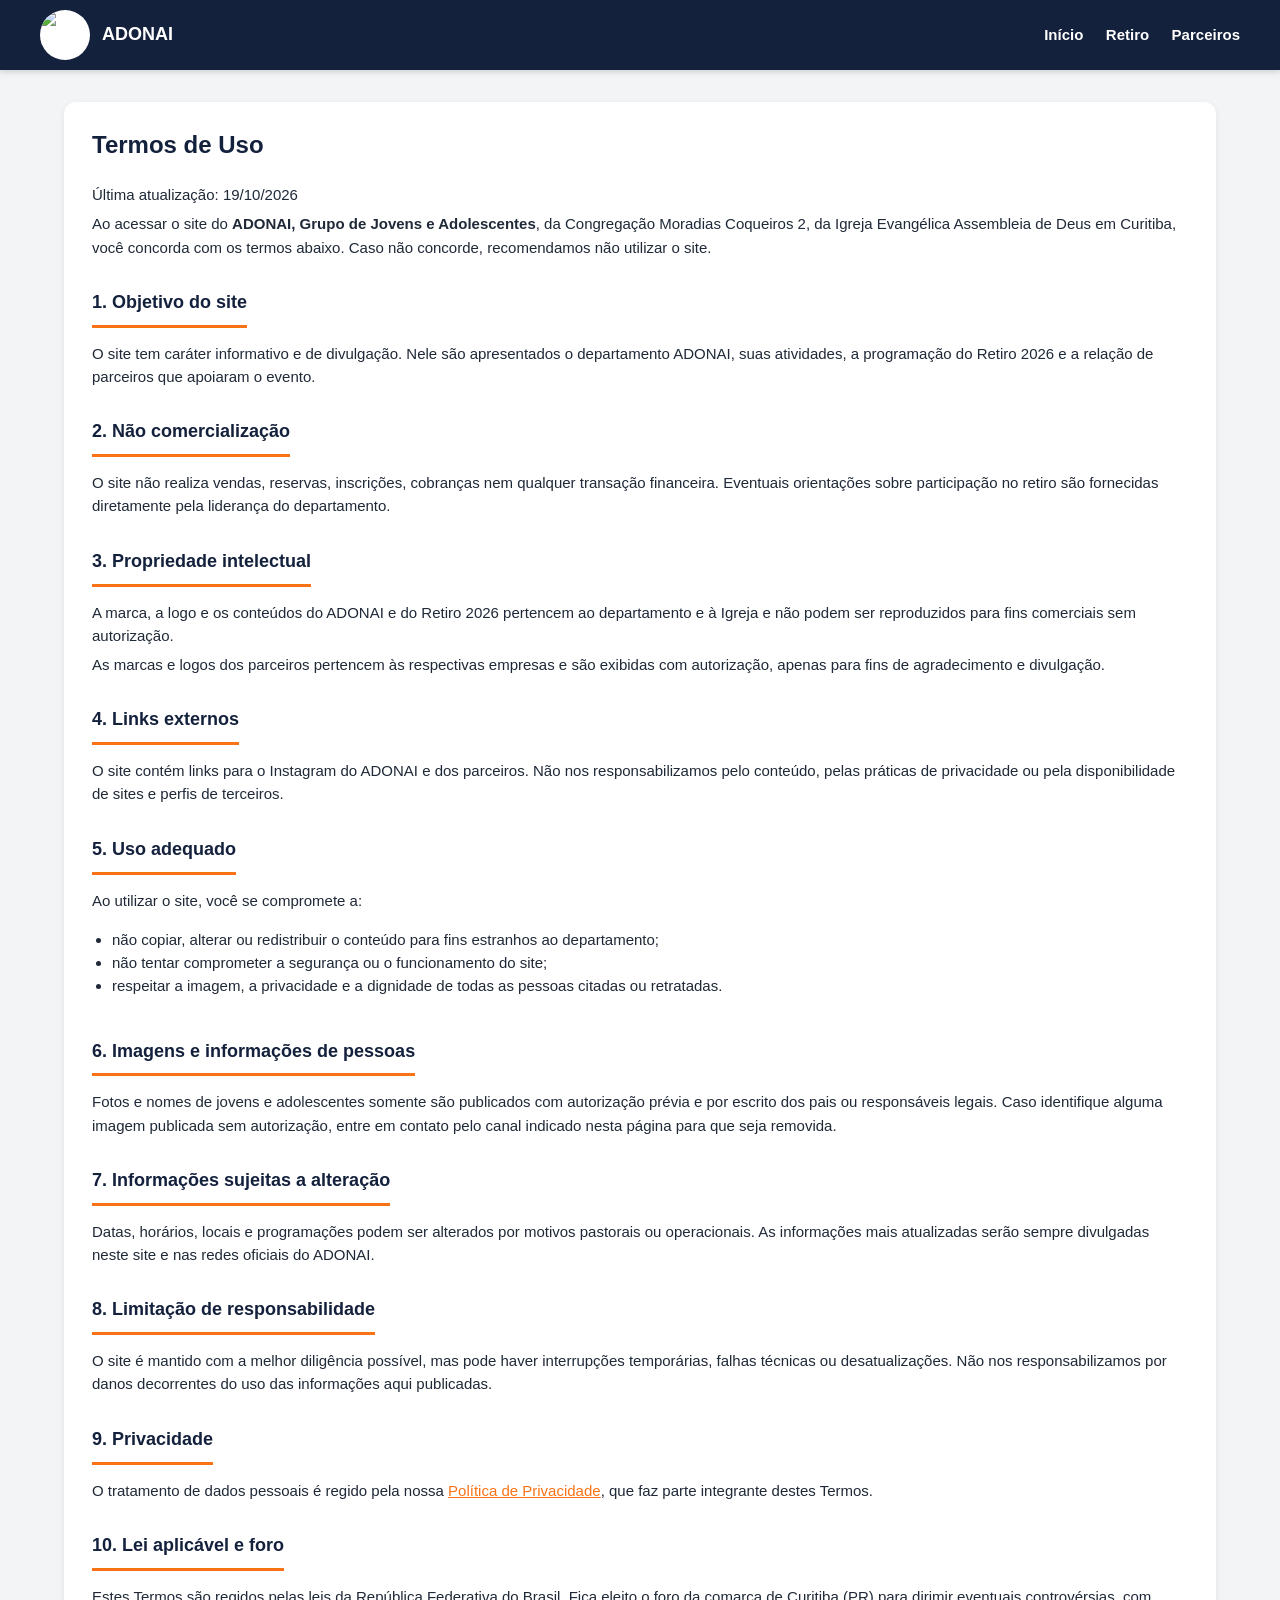
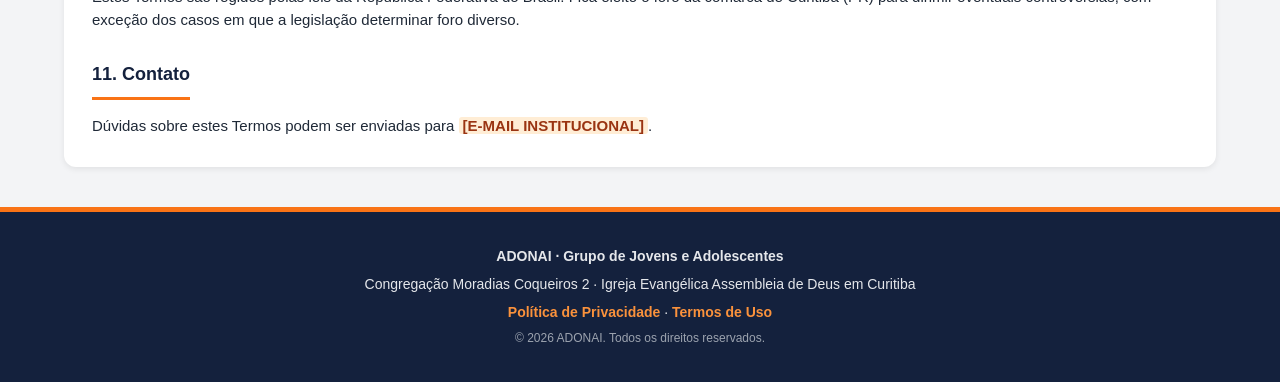
==== termos-de-uso.html @ 5b61b55f "Add files via upload" ====
<!DOCTYPE html>
<html lang="pt-BR">
<head><script src="https://myhub.ia.br/canvas-vendor/tailwind.js"></script>
  <meta charset="UTF-8">
  <meta name="viewport" content="width=device-width, initial-scale=1.0">
  <title>Termos de Uso | ADONAI</title>
  <link rel="icon" href="logo-adonai.jpeg">
  <link rel="stylesheet" href="styles.css">
</head>
<body>

<header class="topo">
  <div class="topo-inner">
    <a class="marca" href="index.html">
      <img src="logo-adonai.jpeg" alt="Logo ADONAI">
      <span>ADONAI</span>
    </a>
    <nav>
      <a href="index.html">Início</a>
      <a href="retiro.html">Retiro</a>
      <a href="parceiros.html">Parceiros</a>
    </nav>
  </div>
</header>

<section class="secao">
  <div class="card legal">
    <h1 style="color: var(--azul); margin-top: 0;">Termos de Uso</h1>
    <p class="atualizacao">Última atualização: 19/10/2026</p>

    <p>Ao acessar o site do <strong>ADONAI, Grupo de Jovens e Adolescentes</strong>, da Congregação Moradias Coqueiros 2, da Igreja Evangélica Assembleia de Deus em Curitiba, você concorda com os termos abaixo. Caso não concorde, recomendamos não utilizar o site.</p>

    <h2>1. Objetivo do site</h2>
    <p>O site tem caráter informativo e de divulgação. Nele são apresentados o departamento ADONAI, suas atividades, a programação do Retiro 2026 e a relação de parceiros que apoiaram o evento.</p>

    <h2>2. Não comercialização</h2>
    <p>O site não realiza vendas, reservas, inscrições, cobranças nem qualquer transação financeira. Eventuais orientações sobre participação no retiro são fornecidas diretamente pela liderança do departamento.</p>

    <h2>3. Propriedade intelectual</h2>
    <p>A marca, a logo e os conteúdos do ADONAI e do Retiro 2026 pertencem ao departamento e à Igreja e não podem ser reproduzidos para fins comerciais sem autorização.</p>
    <p>As marcas e logos dos parceiros pertencem às respectivas empresas e são exibidas com autorização, apenas para fins de agradecimento e divulgação.</p>

    <h2>4. Links externos</h2>
    <p>O site contém links para o Instagram do ADONAI e dos parceiros. Não nos responsabilizamos pelo conteúdo, pelas práticas de privacidade ou pela disponibilidade de sites e perfis de terceiros.</p>

    <h2>5. Uso adequado</h2>
    <p>Ao utilizar o site, você se compromete a:</p>
    <ul>
      <li>não copiar, alterar ou redistribuir o conteúdo para fins estranhos ao departamento;</li>
      <li>não tentar comprometer a segurança ou o funcionamento do site;</li>
      <li>respeitar a imagem, a privacidade e a dignidade de todas as pessoas citadas ou retratadas.</li>
    </ul>

    <h2>6. Imagens e informações de pessoas</h2>
    <p>Fotos e nomes de jovens e adolescentes somente são publicados com autorização prévia e por escrito dos pais ou responsáveis legais. Caso identifique alguma imagem publicada sem autorização, entre em contato pelo canal indicado nesta página para que seja removida.</p>

    <h2>7. Informações sujeitas a alteração</h2>
    <p>Datas, horários, locais e programações podem ser alterados por motivos pastorais ou operacionais. As informações mais atualizadas serão sempre divulgadas neste site e nas redes oficiais do ADONAI.</p>

    <h2>8. Limitação de responsabilidade</h2>
    <p>O site é mantido com a melhor diligência possível, mas pode haver interrupções temporárias, falhas técnicas ou desatualizações. Não nos responsabilizamos por danos decorrentes do uso das informações aqui publicadas.</p>

    <h2>9. Privacidade</h2>
    <p>O tratamento de dados pessoais é regido pela nossa <a href="politica-de-privacidade.html">Política de Privacidade</a>, que faz parte integrante destes Termos.</p>

    <h2>10. Lei aplicável e foro</h2>
    <p>Estes Termos são regidos pelas leis da República Federativa do Brasil. Fica eleito o foro da comarca de Curitiba (PR) para dirimir eventuais controvérsias, com exceção dos casos em que a legislação determinar foro diverso.</p>

    <h2>11. Contato</h2>
    <p>Dúvidas sobre estes Termos podem ser enviadas para <mark>[E-MAIL INSTITUCIONAL]</mark>.</p>
  </div>
</section>

<footer class="rodape">
  <p><strong>ADONAI · Grupo de Jovens e Adolescentes</strong></p>
  <p>Congregação Moradias Coqueiros 2 · Igreja Evangélica Assembleia de Deus em Curitiba</p>
  <p><a href="politica-de-privacidade.html">Política de Privacidade</a> · <a href="termos-de-uso.html">Termos de Uso</a></p>
  <p class="direitos">© 2026 ADONAI. Todos os direitos reservados.</p>
</footer>

</body>
</html>
---- styles.css ----
:root {
  --azul: #14213D;
  --azul-2: #1E3A5F;
  --laranja: #F97316;
  --laranja-claro: #FB923C;
  --cinza: #E5E7EB;
  --cinza-claro: #F3F4F6;
  --texto: #1F2937;
  --texto-suave: #4B5563;
  --branco: #FFFFFF;
}

* { box-sizing: border-box; }

body {
  margin: 0;
  font-family: Arial, Helvetica, sans-serif;
  background: var(--cinza-claro);
  color: var(--texto);
  line-height: 1.55;
}

a { color: var(--laranja); }

/* Cabeçalho */
.topo {
  background: var(--azul);
  color: var(--branco);
  padding: 0 24px;
  position: sticky;
  top: 0;
  z-index: 10;
  box-shadow: 0 2px 6px rgba(0, 0, 0, 0.15);
}

.topo-inner {
  max-width: 1200px;
  margin: auto;
  display: flex;
  align-items: center;
  justify-content: space-between;
  gap: 12px;
  flex-wrap: wrap;
  padding: 10px 0;
}

.marca {
  display: flex;
  align-items: center;
  gap: 12px;
  color: var(--branco);
  text-decoration: none;
  font-weight: bold;
  font-size: 18px;
}

.marca img {
  height: 50px;
  width: 50px;
  object-fit: cover;
  border-radius: 50%;
  background: var(--branco);
}

nav a {
  color: var(--branco);
  text-decoration: none;
  margin-left: 18px;
  font-size: 15px;
  font-weight: bold;
  padding: 6px 0;
  border-bottom: 3px solid transparent;
}

nav a:hover,
nav a.ativo {
  border-bottom-color: var(--laranja);
}

/* Destaque inicial */
.hero {
  background: linear-gradient(135deg, var(--azul) 0%, var(--azul-2) 65%, #2B4C7A 100%);
  color: var(--branco);
  text-align: center;
  padding: 64px 24px;
  position: relative;
  overflow: hidden;
}

.hero::after {
  content: "";
  position: absolute;
  width: 420px;
  height: 420px;
  border-radius: 50%;
  background: var(--laranja);
  opacity: 0.12;
  right: -120px;
  top: -140px;
}

.hero h1 {
  font-size: 48px;
  margin: 16px 0 8px;
  letter-spacing: 3px;
}

.hero-logo {
  width: 170px;
  height: 170px;
  object-fit: cover;
  border-radius: 50%;
  border: 6px solid var(--laranja);
  background: var(--branco);
  position: relative;
  z-index: 1;
}

.hero-retiro {
  width: 200px;
  height: auto;
  border-radius: 12px;
  background: var(--branco);
  position: relative;
  z-index: 1;
}

.subtitulo {
  font-size: 18px;
  margin: 4px 0;
  position: relative;
  z-index: 1;
}

.local {
  font-size: 15px;
  color: var(--cinza);
  margin: 4px 0 24px;
  position: relative;
  z-index: 1;
}

.hero .tag-laranja,
.hero .botao {
  position: relative;
  z-index: 1;
}

/* Seções */
.secao {
  max-width: 1200px;
  margin: 32px auto;
  padding: 0 24px;
}

.card {
  background: var(--branco);
  border-radius: 12px;
  padding: 24px 28px;
  box-shadow: 0 2px 6px rgba(0, 0, 0, 0.08);
}

.card h2,
.secao > h2 {
  font-size: 22px;
  color: var(--azul);
  margin: 0 0 16px;
  padding-bottom: 8px;
  border-bottom: 3px solid var(--laranja);
  display: inline-block;
}

.card h3 {
  font-size: 17px;
  color: var(--azul);
  margin: 0 0 6px;
}

.card p { margin: 6px 0; color: var(--texto-suave); }

.centro { text-align: center; }

.rotulo {
  text-transform: uppercase;
  letter-spacing: 2px;
  font-size: 13px;
  font-weight: bold;
  color: var(--laranja);
  margin: 0 0 8px;
}

.grid {
  display: grid;
  grid-template-columns: repeat(auto-fit, minmax(240px, 1fr));
  gap: 20px;
}

/* Contagem regressiva */
.contagem {
  display: flex;
  justify-content: center;
  gap: 12px;
  flex-wrap: wrap;
  margin: 16px 0;
}

.unidade {
  background: var(--azul);
  color: var(--branco);
  border-radius: 10px;
  padding: 14px 18px;
  min-width: 96px;
  text-align: center;
  border-bottom: 4px solid var(--laranja);
}

.unidade strong {
  display: block;
  font-size: 38px;
  color: var(--laranja-claro);
  line-height: 1.1;
}

.unidade span {
  font-size: 12px;
  text-transform: uppercase;
  letter-spacing: 1px;
}

.aviso {
  font-size: 20px;
  font-weight: bold;
  color: var(--laranja);
}

.nota {
  font-size: 14px;
  color: var(--texto-suave);
}

/* Versículo */
.versiculo {
  text-align: center;
}

.tema {
  font-size: 32px;
  color: var(--azul);
  margin: 4px 0 16px;
}

blockquote {
  margin: 0 auto;
  max-width: 720px;
  font-size: 18px;
  font-style: italic;
  color: var(--texto);
  border-left: 5px solid var(--laranja);
  padding: 8px 20px;
  text-align: left;
  background: var(--cinza-claro);
  border-radius: 6px;
}

.referencia {
  font-weight: bold;
  color: var(--azul);
  margin-top: 12px;
}

/* Liderança e atividades */
.pessoa {
  border-top: 4px solid var(--laranja);
}

.pessoa .cargo {
  font-size: 13px;
  text-transform: uppercase;
  letter-spacing: 1px;
  color: var(--laranja);
  font-weight: bold;
  margin: 0 0 6px;
}

/* Patrocinadores */
.patrocinador {
  text-align: center;
  border-top: 4px solid var(--azul);
}

.patrocinador img {
  width: 100%;
  height: 160px;
  object-fit: contain;
  background: var(--branco);
  border-radius: 8px;
  margin-bottom: 14px;
  border: 1px solid var(--cinza);
}

.patrocinador .arroba {
  font-size: 14px;
  color: var(--texto-suave);
  margin: 4px 0 14px;
}

/* Botões */
.botao {
  display: inline-block;
  background: var(--azul);
  color: var(--branco);
  padding: 12px 22px;
  border-radius: 8px;
  text-decoration: none;
  font-weight: bold;
  transition: background 0.2s;
}

.botao:hover { background: var(--laranja); }

.botao-laranja {
  background: var(--laranja);
}

.botao-laranja:hover { background: var(--laranja-claro); }

.acoes {
  margin-top: 18px;
  display: flex;
  gap: 12px;
  flex-wrap: wrap;
  justify-content: center;
}

.detalhe {
  display: flex;
  gap: 14px;
  align-items: flex-start;
}

.detalhe .numero {
  background: var(--laranja);
  color: var(--branco);
  width: 36px;
  height: 36px;
  border-radius: 50%;
  display: flex;
  align-items: center;
  justify-content: center;
  font-weight: bold;
  flex-shrink: 0;
}

/* Textos legais */
.legal h2 {
  font-size: 18px;
  color: var(--azul);
  margin: 24px 0 8px;
}

.legal p,
.legal li {
  color: var(--texto);
  font-size: 15px;
}

.legal ul { padding-left: 20px; }

.legal mark {
  background: #FFEDD5;
  color: #9A3412;
  padding: 0 4px;
  border-radius: 3px;
  font-weight: bold;
}

.atualizacao {
  font-size: 13px;
  color: var(--texto-suave);
  margin-bottom: 16px;
}

/* Rodapé */
.rodape {
  background: var(--azul);
  color: var(--cinza);
  text-align: center;
  padding: 28px 24px;
  margin-top: 40px;
  font-size: 14px;
  border-top: 5px solid var(--laranja);
}

.rodape p { margin: 6px 0; }

.rodape a {
  color: var(--laranja-claro);
  text-decoration: none;
  font-weight: bold;
}

.rodape .direitos {
  font-size: 12px;
  color: #9CA3AF;
}

/* Responsivo */
@media (max-width: 640px) {
  .hero h1 { font-size: 34px; }
  .tema { font-size: 26px; }
  .topo-inner { justify-content: center; }
  nav a { margin: 0 8px; font-size: 14px; }
  .card { padding: 20px; }
  .unidade { min-width: 74px; padding: 12px 10px; }
  .unidade strong { font-size: 28px; }
}
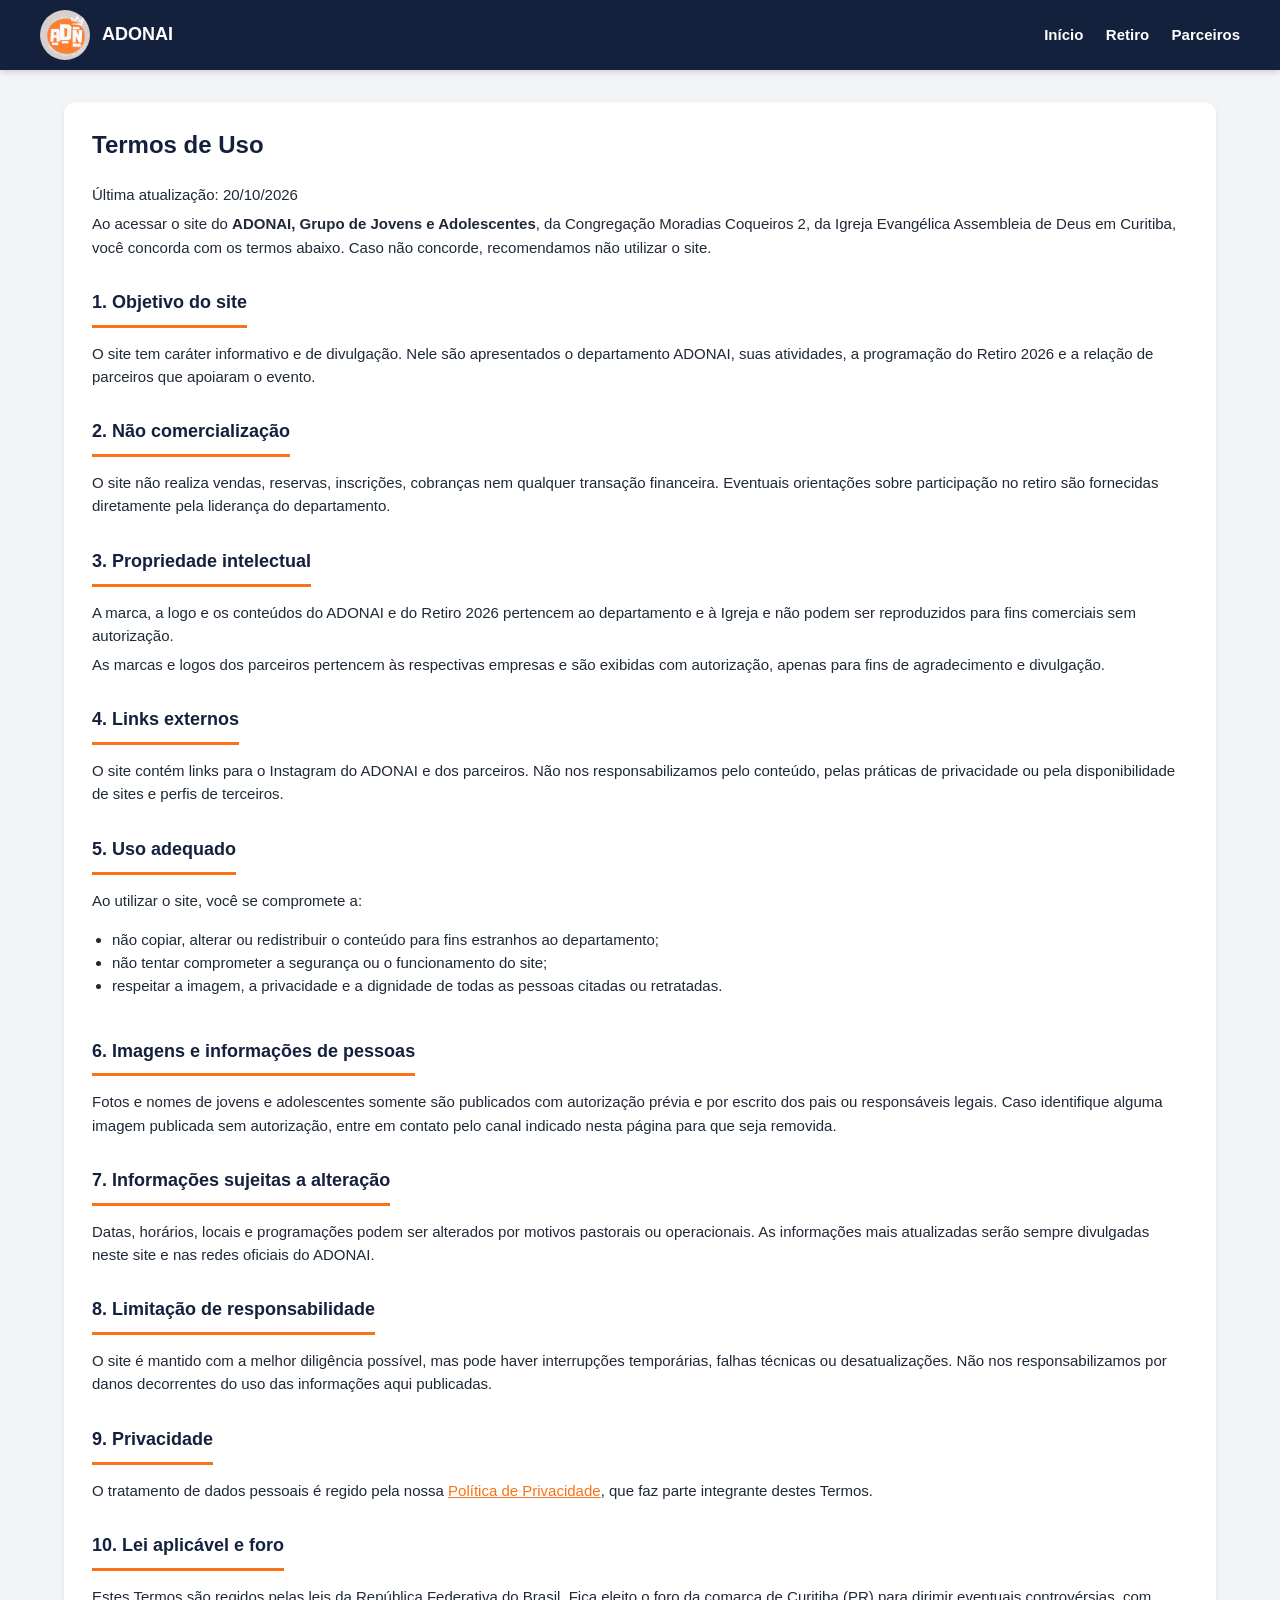
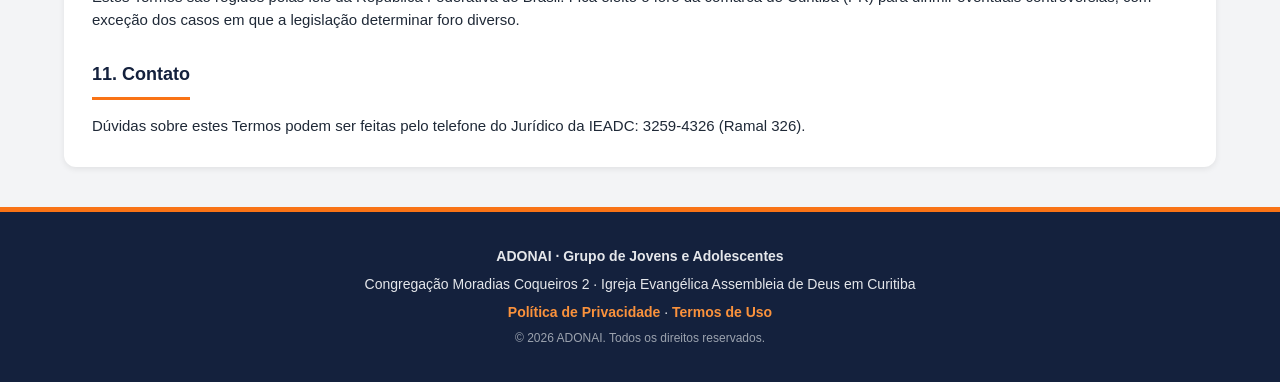
==== commit 986b1c0d: "Update last updated date and contact information" ====
--- a/termos-de-uso.html
+++ b/termos-de-uso.html
@@ -26,7 +26,7 @@
 <section class="secao">
   <div class="card legal">
     <h1 style="color: var(--azul); margin-top: 0;">Termos de Uso</h1>
-    <p class="atualizacao">Última atualização: 19/10/2026</p>
+    <p class="atualizacao">Última atualização: 20/10/2026</p>
 
     <p>Ao acessar o site do <strong>ADONAI, Grupo de Jovens e Adolescentes</strong>, da Congregação Moradias Coqueiros 2, da Igreja Evangélica Assembleia de Deus em Curitiba, você concorda com os termos abaixo. Caso não concorde, recomendamos não utilizar o site.</p>
 
@@ -67,7 +67,7 @@
     <p>Estes Termos são regidos pelas leis da República Federativa do Brasil. Fica eleito o foro da comarca de Curitiba (PR) para dirimir eventuais controvérsias, com exceção dos casos em que a legislação determinar foro diverso.</p>
 
     <h2>11. Contato</h2>
-    <p>Dúvidas sobre estes Termos podem ser enviadas para <mark>[E-MAIL INSTITUCIONAL]</mark>.</p>
+    <p>Dúvidas sobre estes Termos podem ser feitas pelo telefone do Jurídico da IEADC: 3259-4326 (Ramal 326).</p>
   </div>
 </section>
 
@@ -79,4 +79,4 @@
 </footer>
 
 </body>
-</html>+</html>
